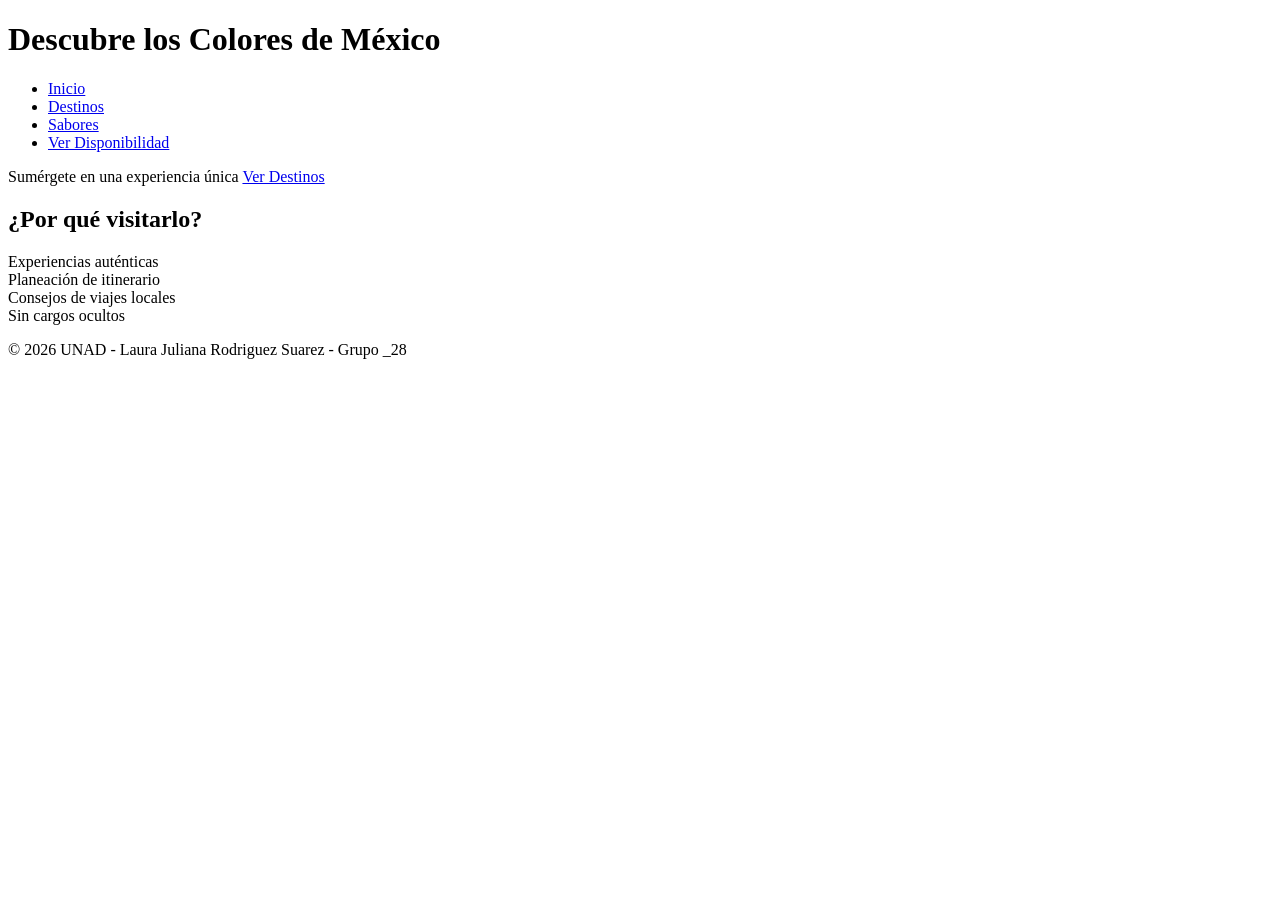
==== index.html @ 9403e6e5 "Add files via upload" ====
<!DOCTYPE html>
<html lang="es">
<head>
    <meta charset="UTF-8">
    <meta name="viewport" content="width=device-width,initial-scale=1.0">
    <title>Los Colores de México | Inicio</title>
    <link rel="stylesheet" href="css/estilos.css">
</head>
<script src="js/script.js"></script>
<body>
    <header class="barra-principal">
        <div> 
            <h1>Descubre los Colores de México</h1>
        </div>
        <nav class="menu-navegacion" aria-label="Navegación principal">
            <ul>
                <li><a href="index.html" aria-label="Ir al inicio">Inicio</a></li>
                <li><a href="destinos.html" aria-label="Ver destinos turísticos">Destinos</a></li>
                <li><a href="sabores.html" aria-label="Conocer platos típicos">Sabores</a></li>
                <li><a href="ver-disponibilidad.html" aria-label="Ver fechas y eventos importantes">Ver Disponibilidad</a></li>
            </ul>
        </nav>
    </header>

    <main>
        <section class="hero-section">
            <div class="contenido-hero">
                <div class="capsula-blanca">
                    <span class="texto-capsula">Sumérgete en una experiencia única</span>
                    <a href="destinos.html" class='boton-azul'>Ver Destinos</a>
                </div>
            </div>
        </section>
        <section class="porque-visitarlo">
            <h2>¿Por qué visitarlo?</h2>
            <div class="grid-layout">
                <article class="tarjeta azul-grande">Experiencias auténticas</article>
                <article class="tarjeta mujeres-central">Planeación de itinerario</article>
                <article class="tarjeta campana-derecha">Consejos de viajes locales</article>
                <article class="tarjeta naranja-pequeña">Sin cargos ocultos</article>
            </div>
        </section>
        
    </main>

    <footer>
        <p>&copy; 2026 UNAD - Laura Juliana Rodriguez Suarez - Grupo _28</p>
    </footer>
</body>
</html>
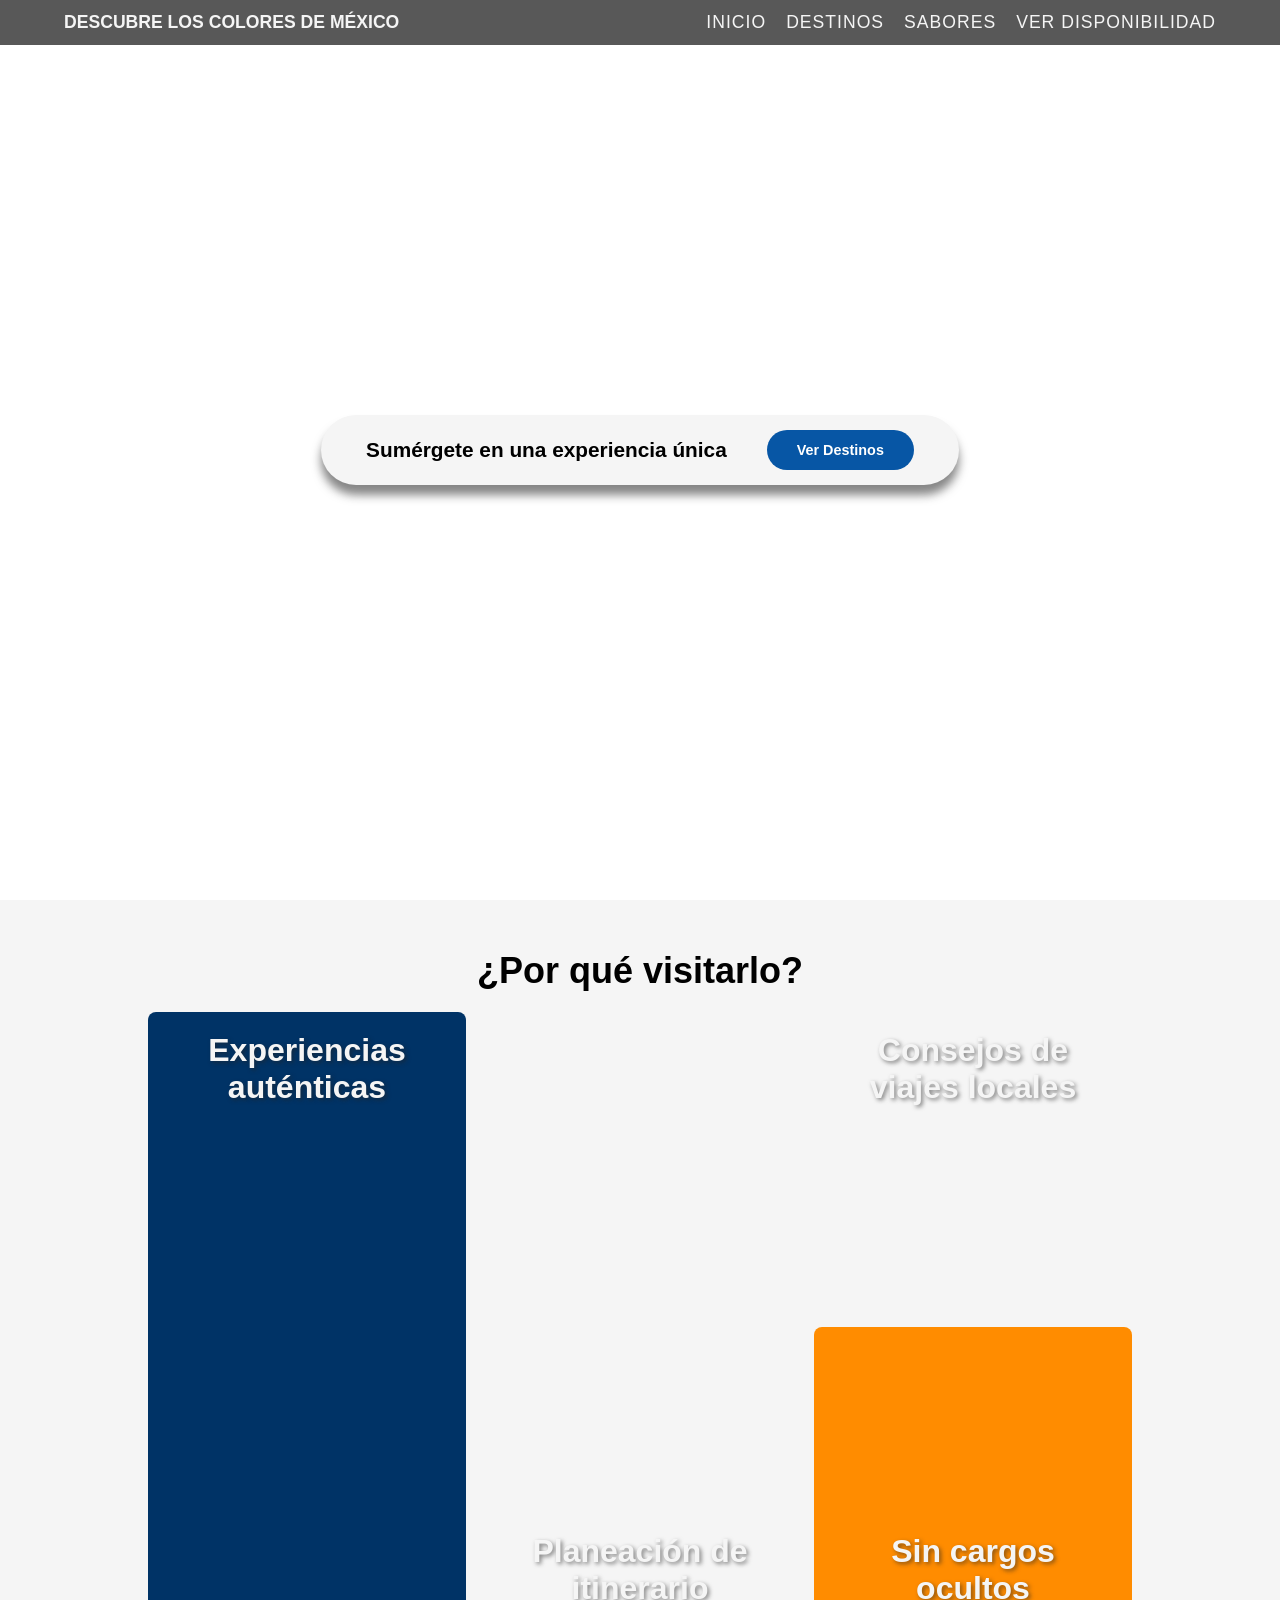
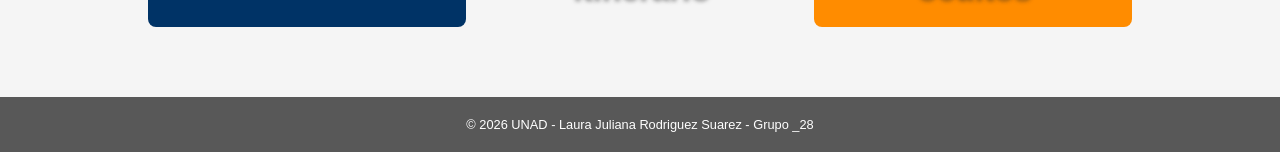
==== commit 65d6f369: "Update index.html" ====
--- a/index.html
+++ b/index.html
@@ -4,7 +4,7 @@
     <meta charset="UTF-8">
     <meta name="viewport" content="width=device-width,initial-scale=1.0">
     <title>Los Colores de México | Inicio</title>
-    <link rel="stylesheet" href="css/estilos.css">
+    <link rel="stylesheet" href="estilos.css">
 </head>
 <script src="js/script.js"></script>
 <body>
@@ -47,4 +47,4 @@
         <p>&copy; 2026 UNAD - Laura Juliana Rodriguez Suarez - Grupo _28</p>
     </footer>
 </body>
-</html>+</html>
--- a/estilos.css
+++ b/estilos.css
@@ -0,0 +1,575 @@
+* {
+    margin: 0;
+    padding: 0;
+    box-sizing: border-box;
+}
+
+:root {
+    --negro-transparente: rgba(0, 0, 0, 0.654);
+    --naranja-cempasuchil: #FF8C00;
+    --azul-talavera: #003366;
+    --boton-azul: #0756a5;
+    --rosa-mexicano: #E91E63;
+    --verde-mexicano: #2e7d32;
+    --morado-alebrije: #6a1b9a;
+    --blanco-barroco: #f5f5f5;
+    --sombreados: #2222228c;
+    --texto: #000000;
+}
+
+a:focus, button:focus {
+    outline: 3px solid var(--naranja-cempasuchil);
+    outline-offset: 3px;
+}
+
+body,html {
+    margin: 0;
+    padding: 0;
+    height: 100%;
+    font-family: 'Segoe UI', sans-serif;
+    scroll-behavior: smooth;
+}
+
+.barra-principal {
+    background-color: var(--negro-transparente);
+    display: flex;
+    justify-content: space-between;
+    align-items: center;
+    padding: 12px 5%;
+    position: fixed;
+    top: 0;
+    left: 0;
+    right: 0;
+    z-index: 1000;
+}
+
+.barra-principal h1 {
+    color: var(--blanco-barroco);
+    font-size: 1.1rem;
+    text-transform: uppercase;
+    margin: 0;
+}
+
+.menu-navegacion ul {
+    display: flex;
+    list-style: none;
+    align-items: center;
+    gap: 20px;
+    margin: 0;
+}
+
+.menu-navegacion a {
+    color: var(--blanco-barroco);
+    text-decoration: none;
+    font-size: 1.1rem;
+    letter-spacing: 1px;
+    text-transform: uppercase;
+}
+
+.boton-azul {
+    background-color: var(--boton-azul);
+    color: white;
+    text-decoration: none;
+    padding: 12px 30px;
+    border-radius: 100px;
+    font-size: 0.9rem;
+    font-weight: bold;
+    transition: 0.3s;
+}
+
+.boton-azul:hover {
+    background-color: var(--azul-talavera);
+}
+
+.hero-section {
+    height: 100vh;
+    background: url('../images/inicio/BARCAS.jpg') center center;
+    background-size: cover;
+    background-position: center;
+    display: flex;
+    justify-content: center;
+    align-items: center;
+}
+
+.capsula-blanca{
+    background-color: var(--blanco-barroco);
+    display: flex;
+    align-items: center;
+    justify-content: space-between;
+    padding: 15px 45px;
+    border-radius: 100px;
+    width: 100%;
+    max-width: 800px;
+    box-shadow: 0 10px 10px var(--sombreados);
+    gap: 40px;
+    margin: 0 auto;
+}
+
+.texto-capsula {
+    font-size: 1.3rem;
+    color:var(--texto);
+    font-weight: bold;
+}
+
+.porque-visitarlo {
+    padding: 50px 10%;
+    background-color: var(--blanco-barroco);
+    font-size: 1.5rem;
+    text-align: center;
+}
+
+footer {
+    background-color: var(--negro-transparente);
+    color: white;
+    text-align: center;
+    padding: 15px;
+    font-size: 0.8rem;
+}
+
+.grid-layout {
+    display: grid;
+    grid-template-columns: repeat(3, 1fr);
+    grid-template-rows: auto;
+    gap: 15px;
+    max-width: 1100px;
+    margin:  0 auto;
+    padding: 20px;
+}
+.tarjeta {
+    padding: 20px;
+    color: var(--blanco-barroco);
+    font-weight: bold;
+    display: flex;
+    background-size: cover;
+    background-position: center;
+    border-radius: 8px;
+    font-size: 2rem;
+    text-shadow: 2px 2px 4px var(--sombreados);
+    min-height: 300px;
+}
+
+
+.tarjeta.azul-grande {
+    grid-column: 1 / 2;
+    grid-row: 1 / 3; 
+    background-color: var(--azul-talavera);
+}
+
+.tarjeta.mujeres-central {
+    grid-column: 2 / 3;
+    grid-row: 1 / 3;
+    background: url('../images/inicio/mujeres.jpg');
+    background-size: cover;
+    background-repeat: no-repeat;
+    align-items: flex-end;
+    justify-content: flex-end;
+}
+
+.tarjeta.campana-derecha {
+    grid-column: 3 / 4;
+    grid-row: 1 / 2;
+    background: url('../images/inicio/campana.jpg');
+    background-size: cover;
+    background-repeat: no-repeat;
+    align-items: flex-start;
+    justify-content: flex-start;
+}
+
+.tarjeta.naranja-pequeña {
+    grid-column: 3 / 4;
+    grid-row: 2 / 3;
+    background-color: var(--naranja-cempasuchil);
+    align-items: flex-end;
+    justify-content: flex-end;
+}
+
+.grid-container {
+    display: grid;
+    grid-template-columns: repeat(auto-fit, minmax(250px, 1fr));
+    gap: 20px;
+}
+
+.explora {
+    background-color: #2d7d32;
+    color: white;
+}
+
+form {
+    display: flex;
+    flex-direction: column;
+    max-width: 500px;
+}
+
+input, textarea {
+    margin-bottom: 15px;
+    padding: 10px;
+    border: 1px solid #ccc;
+}
+
+.imagen-circular {
+    border-radius: 50%;
+}
+
+
+/*-----------------Apartado de Sabores-----------------*/
+
+.seccion-sabores {
+    background-color: var(--azul-talavera);
+    color: white;
+    padding: 100px 20px;
+    text-align: center;
+    border-bottom: 8px solid var(--naranja-cempasuchil);
+}
+
+.seccion-sabores h1 {
+    font-size: 3.5rem;
+    color: var(--blanco-barroco);
+    margin: 0;
+    font-weight: bold;
+}
+
+.contenedor-platos {
+    display: grid;
+    grid-template-columns: repeat(auto-fit, minmax(280px, 1fr));
+    gap: 30px;
+    max-width: 1200px;
+    margin: 0 auto;
+    padding: 20px;
+}
+
+.plato-card {
+    background-color: var(--blanco-barroco);
+    padding: 25px;
+    border-radius: 20px;
+    text-align: center;
+    box-shadow: 0 4px 10px var(--sombreados);
+    transition: transform 0.3s ease;
+}
+
+.plato-card:hover {
+    transform: translateY(-5px);
+}
+
+.foto-plato {
+    width: 180px;
+    height: 180px;
+    object-fit: cover;
+    border-radius: 50%;
+    margin-bottom: 15px;
+    border: 5px solid var(--blanco-barroco);
+    box-shadow: 0 2px 5px var(--sombreados);
+}
+
+.plato-card h3 {
+    color: var(--azul-talavera);
+    margin-bottom: 10px;
+}
+
+.plato-card p {
+    font-size: 0.95rem;
+    color: #444;
+    line-height: 1.4;
+    min-height: 60px;
+}
+
+.nivel-picante {
+    display: flex;
+    gap: 10px;
+    justify-content: center;
+    margin-top: 10px;
+}
+
+.badge {
+    padding: 5px 15px;
+    border: 1px solid var(--azul-talavera);
+    border-radius: 20px;
+    font-size: 0.85rem;
+    display: inline-flex;
+    align-items: center;
+    gap: 5px;
+    margin-top: 10px;
+}
+
+.badge span {
+    font-size: 1rem;
+}
+
+/*--------------------Apartado de Destinos--------------------*/
+
+.hero-destinos {
+    background-color: var(--rosa-mexicano);
+    color: white;
+    padding: 100px 20px;
+    text-align: center;
+    border-bottom: 8px solid var(--naranja-cempasuchil);
+}
+
+.hero-destinos h2 {
+    font-size: 3.5rem;
+    color: var(--blanco-barroco);
+    margin: 0;
+    font-weight: bold;
+}
+
+.grid-destinos {
+    display: grid;
+    grid-template-columns: repeat(auto-fit, minmax(300px, 1fr));
+    gap: 30px;
+    margin-top: 40px;
+    padding-bottom: 50px;
+}
+
+.tarjeta-destino img {
+    width: 100%;
+    height: 200px;
+    object-fit: cover;
+}
+
+.tarjeta-destino h3 {
+    margin: 15px 0;
+    color: #333;
+}
+
+.tarjeta-destino p {
+    padding: 0 15px 20px;
+    color: #666;
+}
+
+/*-----------------------Apartado de Ver Disponibilidad-------------------------*/
+
+.hero-calendario {
+    background-color: var(--verde-mexicano);
+    color: white;
+    padding: 100px 20px;
+    text-align: center;
+    border-bottom: 8px solid var(--naranja-cempasuchil);
+}
+
+.hero-calendario h2 {
+    font-size: 3.5rem;
+    color: var(--blanco-barroco);
+    margin: 0;
+    font-weight: bold;
+}
+
+.contenedor-grid {
+    display: grid;
+    grid-template-columns: repeat(auto-fit, minmax(300px, 1fr));
+    gap: 25px;
+    padding: 40px;
+    margin-bottom: 0 !important;
+}
+
+.card-mes {
+    background: white;
+    border-radius: 20px;
+    border: 3px solid #4444446d;
+    overflow: hidden;
+    box-shadow: 0 8px 20px var(--sombreados);
+    transition: transform 0.3s ease;
+}
+
+.card-mes:hover {
+    transform: translateY(-10px);
+}
+
+.header-mes {
+    padding: 20px;
+    color: white;
+    display: flex;
+    justify-content: space-between;
+    align-items: center;
+}
+
+.header-mes h3 {
+    margin: 0;
+    font-size: 1.5rem;
+    text-transform: uppercase;
+}
+
+.clima {
+    font-size: 0.9rem;
+    font-weight: bold;
+}
+
+/*Colores de las tarjetas"*/
+.enero .header-mes {background-color: #42a5f5;}
+.febrero .header-mes {background-color: #f95605;}
+.marzo .header-mes {background-color: #66BB6A;}
+.abril .header-mes {background-color: #f1270c;}
+.mayo .header-mes {background-color: #be9c13d2;}
+.junio .header-mes {background-color: #169d7eb6;}
+.julio .header-mes {background-color: #4c0bf08c;}
+.agosto .header-mes {background-color: #0540a5dd;}
+.septiembre .header-mes {background-color: var(--naranja-cempasuchil);}
+.octubre .header-mes {background-color: var(--rosa-mexicano);}
+.noviembre .header-mes {background-color: var(--verde-mexicano);}
+.diciembre .header-mes {background-color: var(--morado-alebrije);}
+
+footer {
+    background-color: var(--negro-transparente);
+    color: white;
+    text-align: center;
+    padding: 20px;
+}
+
+.cuerpo-mes {
+    padding: 20px;
+    text-align: left;
+}
+
+.tip-clima {
+    font-style: italic;
+    color: #555;
+    font-size: 0.85rem;
+    font-weight: bold;
+    margin-bottom: 15px;
+    border-bottom: 10px;
+}
+
+.lista-eventos {
+    list-style: none;
+    padding: 0;
+}
+
+.lista-eventos li {
+    margin-bottom: 10px;
+    font-size: 0.95em;
+    color: #333;
+}
+
+.lista-eventos strong {
+    color: var(--boton-azul);
+    font-size: 1.10rem;
+}
+
+.destacado {
+    border: 5px solid var(--naranja-cempasuchil);
+}
+
+/*FASE 3 DISEÑO ADAPTABLE*/
+
+:focus {
+    outline: 3px solid var(--naranja-cempasuchil);
+    outline-offset: 4px;
+}
+
+@media (max-width: 768px) {
+    .barra-principal {
+        flex-direction: column;
+        padding: 15px;
+        position: static;
+    }
+
+    .menu-navegacion a:focus {
+        background-color: var(--naranja-cempasuchil);
+        color: white;
+        padding: 5px;
+        border-radius: 4px;
+    }
+
+    .menu-navegacion ul {
+        flex-direction: column;
+        gap: 10px;
+        padding: 20px 0;
+    }
+
+    .capsula-blanca {
+        flex-direction: column;
+        border-radius: 25px;
+        padding: 20px;
+        width: 90%;
+        gap: 15px;
+        height: auto;
+    }
+
+    .texto-capsula {
+        font-size: 1.1rem;
+        text-align: center;
+    }
+
+    .boton-azul {
+        width: 100%;
+        text-align: center;
+        padding: 10px 0;
+    }
+
+    .grid-layout {
+        grid-template-columns: 1fr !important;
+        grid-template-rows: auto;
+        padding: 10px;
+        gap: 15px;
+    }
+
+    .tarjeta {
+        grid-column: 1 / -1 !important;
+        grid-row: auto !important;
+        min-height: 250px;
+        font-size: 1.5rem;
+    }
+
+    .tarjeta.azul-grande {
+        height: 250px;
+    }
+
+    .contenedor-grid {
+        grid-template-columns: 1fr;
+        padding: 15px;
+    }
+
+    .hero-section {
+        background-attachment: scroll;
+        background-position: center;
+    }
+}
+
+/*FASE 4 DISEÑO DINAMICO*/
+
+.modal {
+    display: none; position: fixed; z-index: 1000;
+    left: 0; top: 0; width: 100%; height: 100%;
+    background-color: rgba(0, 0, 0, 0.7);
+}
+
+.modal-content {
+    background-color: white;
+    margin: 10% auto; padding: 30px;
+    border-radius: 15px; width: 60%;
+    box-shadow: 0 5px 15px rgba(0, 0, 0, 0.3);
+    position: relative;
+    font-family: 'Segoe UI', Tahoma, Geneva, Verdana, sans-serif;
+}
+
+.close-modal {
+    position: absolute; right: 20px; top: 10px;
+    font-size: 28px; font-weight: bold; cursor: pointer;
+}
+
+.itinerario-grid { display: flex; gap: 20px; margin-top: 20px; }
+.col {flex: 1; }
+.col h3 {color: #d32f2f; border-bottom: 2px solid #d32f2f; }
+.col a { text-decoration: none; color: #1976d2; font-weight: bold; }
+.col a:hover { text-underline-offset: 3px; text-decoration: underline; }
+.eventos-box { background: #fff3e0; padding: 15px; border-radius: 8px; margin-top: 20px; }
+
+.seccion-interactiva {
+    padding: 80px 20px;
+    margin-top: 20px;
+    clear: both;
+    position: relative;
+    z-index: 1;
+}
+
+.hero-calendario h1 {
+    margin-bottom: 40px;
+    position: relative;
+}
+
+.formulario-plan {
+    display: flex;
+    flex-wrap: wrap;
+    gap: 15px;
+    justify-content: center;
+    align-items: center;
+    margin-top: 20px;
+}
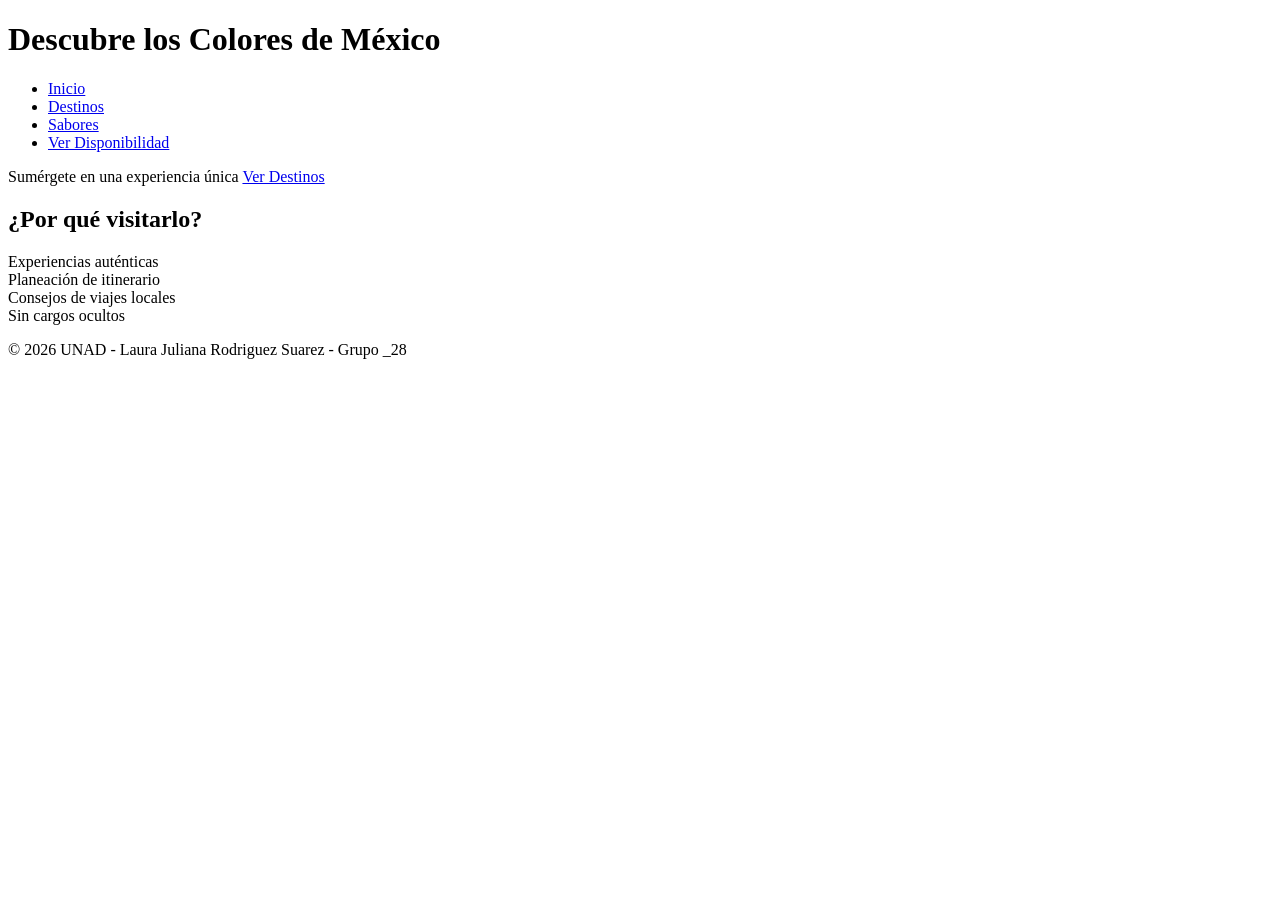
==== commit 266d5ea8: "Add files via upload" ====
--- a/index.html
+++ b/index.html
@@ -4,7 +4,7 @@
     <meta charset="UTF-8">
     <meta name="viewport" content="width=device-width,initial-scale=1.0">
     <title>Los Colores de México | Inicio</title>
-    <link rel="stylesheet" href="estilos.css">
+    <link rel="stylesheet" href="css/estilos.css">
 </head>
 <script src="js/script.js"></script>
 <body>
@@ -47,4 +47,4 @@
         <p>&copy; 2026 UNAD - Laura Juliana Rodriguez Suarez - Grupo _28</p>
     </footer>
 </body>
-</html>
+</html>
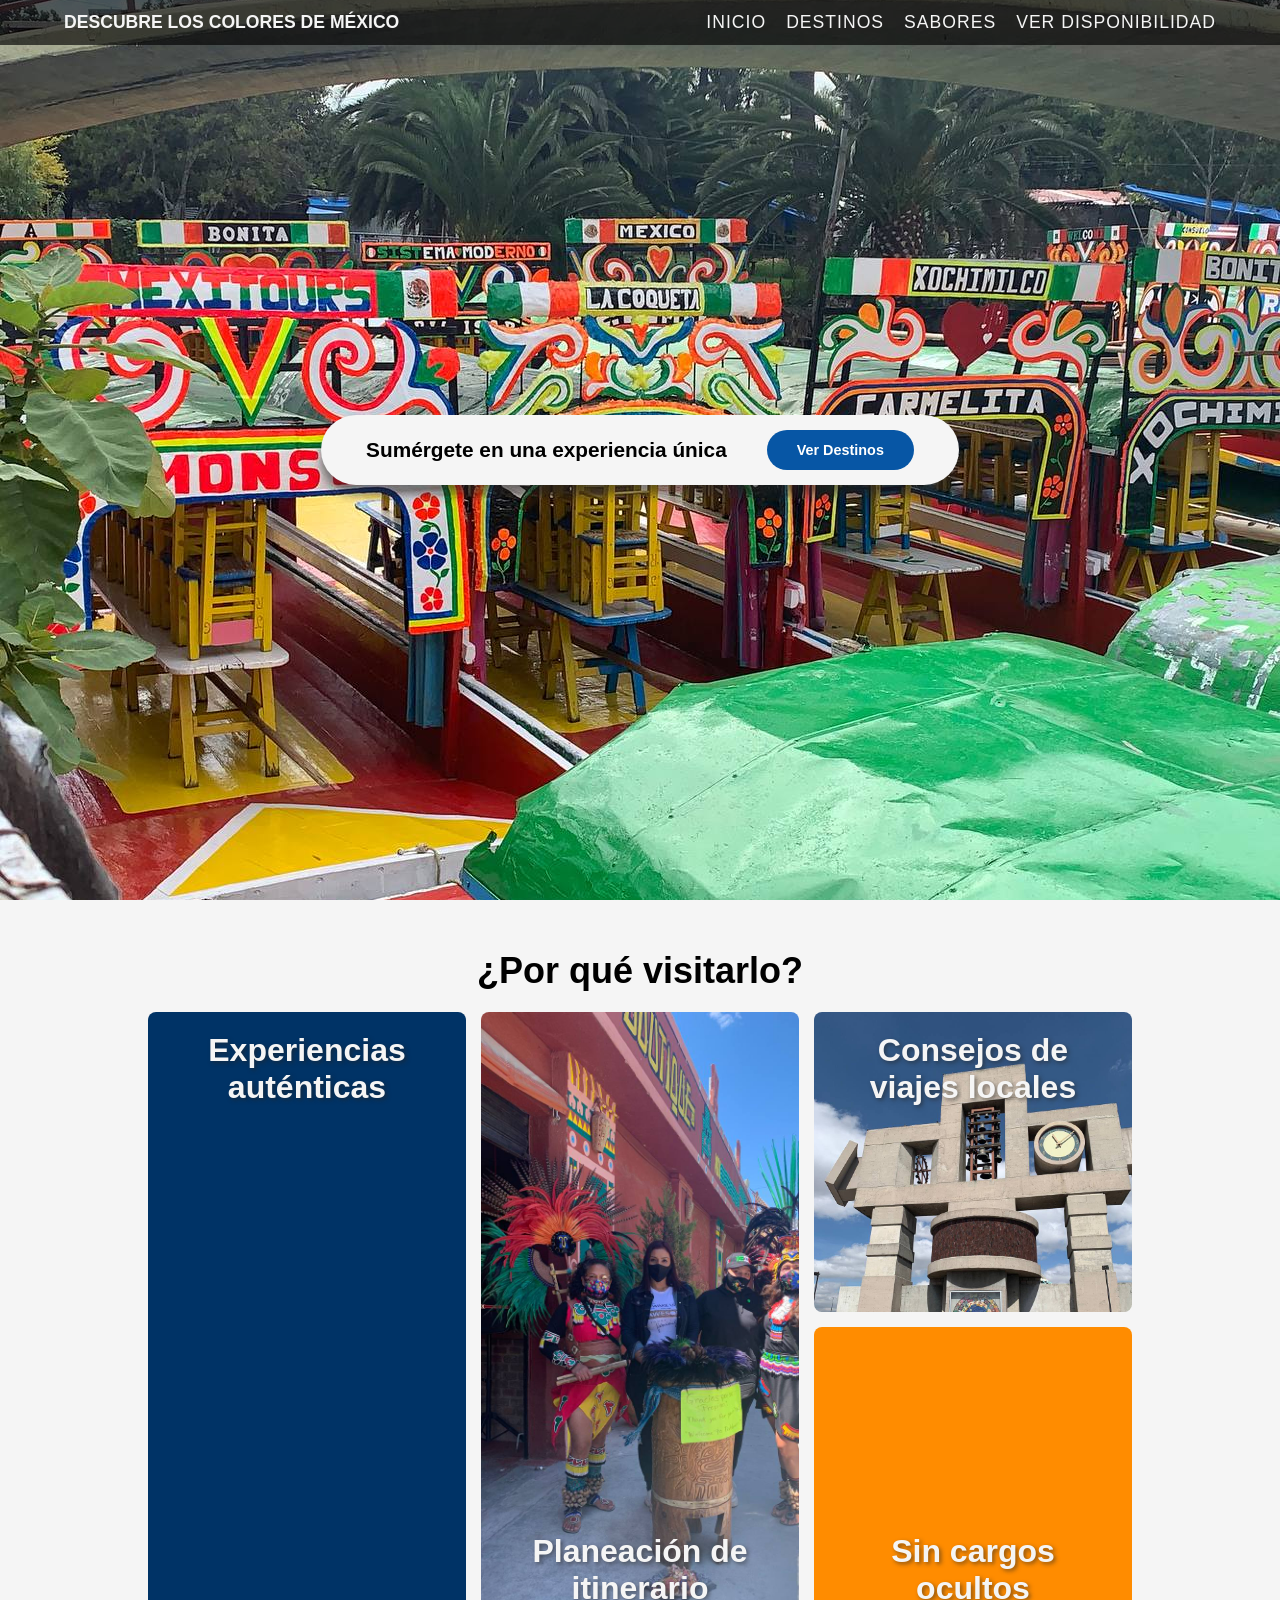
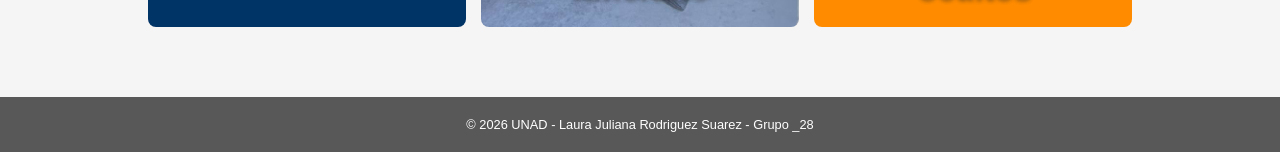
==== commit 9b3ee370: "Update index.html" ====
--- a/index.html
+++ b/index.html
@@ -4,7 +4,7 @@
     <meta charset="UTF-8">
     <meta name="viewport" content="width=device-width,initial-scale=1.0">
     <title>Los Colores de México | Inicio</title>
-    <link rel="stylesheet" href="css/estilos.css">
+    <link rel="stylesheet" href="estilos.css">
 </head>
 <script src="js/script.js"></script>
 <body>
@@ -47,4 +47,4 @@
         <p>&copy; 2026 UNAD - Laura Juliana Rodriguez Suarez - Grupo _28</p>
     </footer>
 </body>
-</html>+</html>
--- a/estilos.css
+++ b/estilos.css
@@ -0,0 +1,575 @@
+* {
+    margin: 0;
+    padding: 0;
+    box-sizing: border-box;
+}
+
+:root {
+    --negro-transparente: rgba(0, 0, 0, 0.654);
+    --naranja-cempasuchil: #FF8C00;
+    --azul-talavera: #003366;
+    --boton-azul: #0756a5;
+    --rosa-mexicano: #E91E63;
+    --verde-mexicano: #2e7d32;
+    --morado-alebrije: #6a1b9a;
+    --blanco-barroco: #f5f5f5;
+    --sombreados: #2222228c;
+    --texto: #000000;
+}
+
+a:focus, button:focus {
+    outline: 3px solid var(--naranja-cempasuchil);
+    outline-offset: 3px;
+}
+
+body,html {
+    margin: 0;
+    padding: 0;
+    height: 100%;
+    font-family: 'Segoe UI', sans-serif;
+    scroll-behavior: smooth;
+}
+
+.barra-principal {
+    background-color: var(--negro-transparente);
+    display: flex;
+    justify-content: space-between;
+    align-items: center;
+    padding: 12px 5%;
+    position: fixed;
+    top: 0;
+    left: 0;
+    right: 0;
+    z-index: 1000;
+}
+
+.barra-principal h1 {
+    color: var(--blanco-barroco);
+    font-size: 1.1rem;
+    text-transform: uppercase;
+    margin: 0;
+}
+
+.menu-navegacion ul {
+    display: flex;
+    list-style: none;
+    align-items: center;
+    gap: 20px;
+    margin: 0;
+}
+
+.menu-navegacion a {
+    color: var(--blanco-barroco);
+    text-decoration: none;
+    font-size: 1.1rem;
+    letter-spacing: 1px;
+    text-transform: uppercase;
+}
+
+.boton-azul {
+    background-color: var(--boton-azul);
+    color: white;
+    text-decoration: none;
+    padding: 12px 30px;
+    border-radius: 100px;
+    font-size: 0.9rem;
+    font-weight: bold;
+    transition: 0.3s;
+}
+
+.boton-azul:hover {
+    background-color: var(--azul-talavera);
+}
+
+.hero-section {
+    height: 100vh;
+    background: url('../images/inicio/BARCAS.jpg') center center;
+    background-size: cover;
+    background-position: center;
+    display: flex;
+    justify-content: center;
+    align-items: center;
+}
+
+.capsula-blanca{
+    background-color: var(--blanco-barroco);
+    display: flex;
+    align-items: center;
+    justify-content: space-between;
+    padding: 15px 45px;
+    border-radius: 100px;
+    width: 100%;
+    max-width: 800px;
+    box-shadow: 0 10px 10px var(--sombreados);
+    gap: 40px;
+    margin: 0 auto;
+}
+
+.texto-capsula {
+    font-size: 1.3rem;
+    color:var(--texto);
+    font-weight: bold;
+}
+
+.porque-visitarlo {
+    padding: 50px 10%;
+    background-color: var(--blanco-barroco);
+    font-size: 1.5rem;
+    text-align: center;
+}
+
+footer {
+    background-color: var(--negro-transparente);
+    color: white;
+    text-align: center;
+    padding: 15px;
+    font-size: 0.8rem;
+}
+
+.grid-layout {
+    display: grid;
+    grid-template-columns: repeat(3, 1fr);
+    grid-template-rows: auto;
+    gap: 15px;
+    max-width: 1100px;
+    margin:  0 auto;
+    padding: 20px;
+}
+.tarjeta {
+    padding: 20px;
+    color: var(--blanco-barroco);
+    font-weight: bold;
+    display: flex;
+    background-size: cover;
+    background-position: center;
+    border-radius: 8px;
+    font-size: 2rem;
+    text-shadow: 2px 2px 4px var(--sombreados);
+    min-height: 300px;
+}
+
+
+.tarjeta.azul-grande {
+    grid-column: 1 / 2;
+    grid-row: 1 / 3; 
+    background-color: var(--azul-talavera);
+}
+
+.tarjeta.mujeres-central {
+    grid-column: 2 / 3;
+    grid-row: 1 / 3;
+    background: url('../images/inicio/mujeres.jpg');
+    background-size: cover;
+    background-repeat: no-repeat;
+    align-items: flex-end;
+    justify-content: flex-end;
+}
+
+.tarjeta.campana-derecha {
+    grid-column: 3 / 4;
+    grid-row: 1 / 2;
+    background: url('../images/inicio/campana.jpg');
+    background-size: cover;
+    background-repeat: no-repeat;
+    align-items: flex-start;
+    justify-content: flex-start;
+}
+
+.tarjeta.naranja-pequeña {
+    grid-column: 3 / 4;
+    grid-row: 2 / 3;
+    background-color: var(--naranja-cempasuchil);
+    align-items: flex-end;
+    justify-content: flex-end;
+}
+
+.grid-container {
+    display: grid;
+    grid-template-columns: repeat(auto-fit, minmax(250px, 1fr));
+    gap: 20px;
+}
+
+.explora {
+    background-color: #2d7d32;
+    color: white;
+}
+
+form {
+    display: flex;
+    flex-direction: column;
+    max-width: 500px;
+}
+
+input, textarea {
+    margin-bottom: 15px;
+    padding: 10px;
+    border: 1px solid #ccc;
+}
+
+.imagen-circular {
+    border-radius: 50%;
+}
+
+
+/*-----------------Apartado de Sabores-----------------*/
+
+.seccion-sabores {
+    background-color: var(--azul-talavera);
+    color: white;
+    padding: 100px 20px;
+    text-align: center;
+    border-bottom: 8px solid var(--naranja-cempasuchil);
+}
+
+.seccion-sabores h1 {
+    font-size: 3.5rem;
+    color: var(--blanco-barroco);
+    margin: 0;
+    font-weight: bold;
+}
+
+.contenedor-platos {
+    display: grid;
+    grid-template-columns: repeat(auto-fit, minmax(280px, 1fr));
+    gap: 30px;
+    max-width: 1200px;
+    margin: 0 auto;
+    padding: 20px;
+}
+
+.plato-card {
+    background-color: var(--blanco-barroco);
+    padding: 25px;
+    border-radius: 20px;
+    text-align: center;
+    box-shadow: 0 4px 10px var(--sombreados);
+    transition: transform 0.3s ease;
+}
+
+.plato-card:hover {
+    transform: translateY(-5px);
+}
+
+.foto-plato {
+    width: 180px;
+    height: 180px;
+    object-fit: cover;
+    border-radius: 50%;
+    margin-bottom: 15px;
+    border: 5px solid var(--blanco-barroco);
+    box-shadow: 0 2px 5px var(--sombreados);
+}
+
+.plato-card h3 {
+    color: var(--azul-talavera);
+    margin-bottom: 10px;
+}
+
+.plato-card p {
+    font-size: 0.95rem;
+    color: #444;
+    line-height: 1.4;
+    min-height: 60px;
+}
+
+.nivel-picante {
+    display: flex;
+    gap: 10px;
+    justify-content: center;
+    margin-top: 10px;
+}
+
+.badge {
+    padding: 5px 15px;
+    border: 1px solid var(--azul-talavera);
+    border-radius: 20px;
+    font-size: 0.85rem;
+    display: inline-flex;
+    align-items: center;
+    gap: 5px;
+    margin-top: 10px;
+}
+
+.badge span {
+    font-size: 1rem;
+}
+
+/*--------------------Apartado de Destinos--------------------*/
+
+.hero-destinos {
+    background-color: var(--rosa-mexicano);
+    color: white;
+    padding: 100px 20px;
+    text-align: center;
+    border-bottom: 8px solid var(--naranja-cempasuchil);
+}
+
+.hero-destinos h2 {
+    font-size: 3.5rem;
+    color: var(--blanco-barroco);
+    margin: 0;
+    font-weight: bold;
+}
+
+.grid-destinos {
+    display: grid;
+    grid-template-columns: repeat(auto-fit, minmax(300px, 1fr));
+    gap: 30px;
+    margin-top: 40px;
+    padding-bottom: 50px;
+}
+
+.tarjeta-destino img {
+    width: 100%;
+    height: 200px;
+    object-fit: cover;
+}
+
+.tarjeta-destino h3 {
+    margin: 15px 0;
+    color: #333;
+}
+
+.tarjeta-destino p {
+    padding: 0 15px 20px;
+    color: #666;
+}
+
+/*-----------------------Apartado de Ver Disponibilidad-------------------------*/
+
+.hero-calendario {
+    background-color: var(--verde-mexicano);
+    color: white;
+    padding: 100px 20px;
+    text-align: center;
+    border-bottom: 8px solid var(--naranja-cempasuchil);
+}
+
+.hero-calendario h2 {
+    font-size: 3.5rem;
+    color: var(--blanco-barroco);
+    margin: 0;
+    font-weight: bold;
+}
+
+.contenedor-grid {
+    display: grid;
+    grid-template-columns: repeat(auto-fit, minmax(300px, 1fr));
+    gap: 25px;
+    padding: 40px;
+    margin-bottom: 0 !important;
+}
+
+.card-mes {
+    background: white;
+    border-radius: 20px;
+    border: 3px solid #4444446d;
+    overflow: hidden;
+    box-shadow: 0 8px 20px var(--sombreados);
+    transition: transform 0.3s ease;
+}
+
+.card-mes:hover {
+    transform: translateY(-10px);
+}
+
+.header-mes {
+    padding: 20px;
+    color: white;
+    display: flex;
+    justify-content: space-between;
+    align-items: center;
+}
+
+.header-mes h3 {
+    margin: 0;
+    font-size: 1.5rem;
+    text-transform: uppercase;
+}
+
+.clima {
+    font-size: 0.9rem;
+    font-weight: bold;
+}
+
+/*Colores de las tarjetas"*/
+.enero .header-mes {background-color: #42a5f5;}
+.febrero .header-mes {background-color: #f95605;}
+.marzo .header-mes {background-color: #66BB6A;}
+.abril .header-mes {background-color: #f1270c;}
+.mayo .header-mes {background-color: #be9c13d2;}
+.junio .header-mes {background-color: #169d7eb6;}
+.julio .header-mes {background-color: #4c0bf08c;}
+.agosto .header-mes {background-color: #0540a5dd;}
+.septiembre .header-mes {background-color: var(--naranja-cempasuchil);}
+.octubre .header-mes {background-color: var(--rosa-mexicano);}
+.noviembre .header-mes {background-color: var(--verde-mexicano);}
+.diciembre .header-mes {background-color: var(--morado-alebrije);}
+
+footer {
+    background-color: var(--negro-transparente);
+    color: white;
+    text-align: center;
+    padding: 20px;
+}
+
+.cuerpo-mes {
+    padding: 20px;
+    text-align: left;
+}
+
+.tip-clima {
+    font-style: italic;
+    color: #555;
+    font-size: 0.85rem;
+    font-weight: bold;
+    margin-bottom: 15px;
+    border-bottom: 10px;
+}
+
+.lista-eventos {
+    list-style: none;
+    padding: 0;
+}
+
+.lista-eventos li {
+    margin-bottom: 10px;
+    font-size: 0.95em;
+    color: #333;
+}
+
+.lista-eventos strong {
+    color: var(--boton-azul);
+    font-size: 1.10rem;
+}
+
+.destacado {
+    border: 5px solid var(--naranja-cempasuchil);
+}
+
+/*FASE 3 DISEÑO ADAPTABLE*/
+
+:focus {
+    outline: 3px solid var(--naranja-cempasuchil);
+    outline-offset: 4px;
+}
+
+@media (max-width: 768px) {
+    .barra-principal {
+        flex-direction: column;
+        padding: 15px;
+        position: static;
+    }
+
+    .menu-navegacion a:focus {
+        background-color: var(--naranja-cempasuchil);
+        color: white;
+        padding: 5px;
+        border-radius: 4px;
+    }
+
+    .menu-navegacion ul {
+        flex-direction: column;
+        gap: 10px;
+        padding: 20px 0;
+    }
+
+    .capsula-blanca {
+        flex-direction: column;
+        border-radius: 25px;
+        padding: 20px;
+        width: 90%;
+        gap: 15px;
+        height: auto;
+    }
+
+    .texto-capsula {
+        font-size: 1.1rem;
+        text-align: center;
+    }
+
+    .boton-azul {
+        width: 100%;
+        text-align: center;
+        padding: 10px 0;
+    }
+
+    .grid-layout {
+        grid-template-columns: 1fr !important;
+        grid-template-rows: auto;
+        padding: 10px;
+        gap: 15px;
+    }
+
+    .tarjeta {
+        grid-column: 1 / -1 !important;
+        grid-row: auto !important;
+        min-height: 250px;
+        font-size: 1.5rem;
+    }
+
+    .tarjeta.azul-grande {
+        height: 250px;
+    }
+
+    .contenedor-grid {
+        grid-template-columns: 1fr;
+        padding: 15px;
+    }
+
+    .hero-section {
+        background-attachment: scroll;
+        background-position: center;
+    }
+}
+
+/*FASE 4 DISEÑO DINAMICO*/
+
+.modal {
+    display: none; position: fixed; z-index: 1000;
+    left: 0; top: 0; width: 100%; height: 100%;
+    background-color: rgba(0, 0, 0, 0.7);
+}
+
+.modal-content {
+    background-color: white;
+    margin: 10% auto; padding: 30px;
+    border-radius: 15px; width: 60%;
+    box-shadow: 0 5px 15px rgba(0, 0, 0, 0.3);
+    position: relative;
+    font-family: 'Segoe UI', Tahoma, Geneva, Verdana, sans-serif;
+}
+
+.close-modal {
+    position: absolute; right: 20px; top: 10px;
+    font-size: 28px; font-weight: bold; cursor: pointer;
+}
+
+.itinerario-grid { display: flex; gap: 20px; margin-top: 20px; }
+.col {flex: 1; }
+.col h3 {color: #d32f2f; border-bottom: 2px solid #d32f2f; }
+.col a { text-decoration: none; color: #1976d2; font-weight: bold; }
+.col a:hover { text-underline-offset: 3px; text-decoration: underline; }
+.eventos-box { background: #fff3e0; padding: 15px; border-radius: 8px; margin-top: 20px; }
+
+.seccion-interactiva {
+    padding: 80px 20px;
+    margin-top: 20px;
+    clear: both;
+    position: relative;
+    z-index: 1;
+}
+
+.hero-calendario h1 {
+    margin-bottom: 40px;
+    position: relative;
+}
+
+.formulario-plan {
+    display: flex;
+    flex-wrap: wrap;
+    gap: 15px;
+    justify-content: center;
+    align-items: center;
+    margin-top: 20px;
+}
